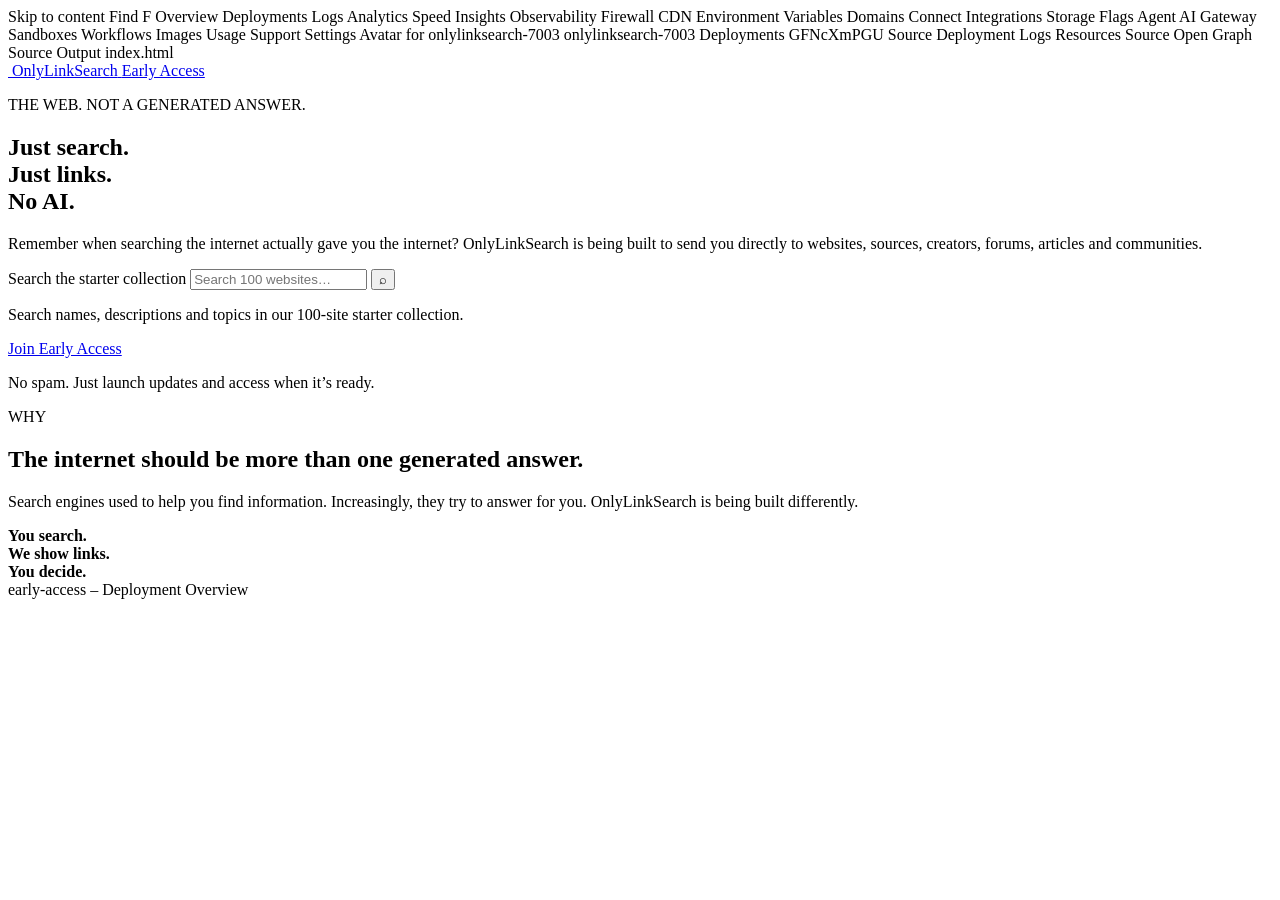
==== index.html @ 85988385 "Update index.html" ====
Skip to content

Find
F

Overview
Deployments
Logs
Analytics
Speed Insights
Observability
Firewall
CDN
Environment Variables
Domains
Connect
Integrations
Storage
Flags
Agent
AI Gateway
Sandboxes
Workflows
Images
Usage
Support
Settings

Avatar for onlylinksearch-7003
onlylinksearch-7003


Deployments
GFNcXmPGU
Source
Deployment
Logs
Resources
Source
Open Graph
Source
Output
index.html

<!doctype html>
<html lang="en">
<head>
  <meta charset="utf-8">
  <meta name="viewport" content="width=device-width, initial-scale=1">
  <title>OnlyLinkSearch — Just search. Just links. No AI.</title>
  <meta name="description" content="OnlyLinkSearch is a search engine built to send you to the source. No AI-generated answers. No chatbot. Just links.">
  <meta property="og:title" content="OnlyLinkSearch">
  <meta property="og:description" content="Just search. Just links. No AI.">
  <meta property="og:type" content="website">
  <meta name="theme-color" content="#ffffff">
  <link rel="icon" href="favicon.svg" type="image/svg+xml">
  <link rel="stylesheet" href="styles.css">
</head>
<body>
  <header class="site-header">
    <a class="brand" href="/" aria-label="OnlyLinkSearch home">
      <img src="logo.svg" alt="" class="brand-mark">
      <span>OnlyLinkSearch</span>
    </a>
    <a class="small-link" href="#early-access">Early Access</a>
  </header>

  <main>
    <section class="hero">
      <div class="hero-inner">
        <p class="eyebrow">THE WEB. NOT A GENERATED ANSWER.</p>
        <h1>Just search.<br>Just links.<br><span>No AI.</span></h1>
        <p class="hero-copy">
          Remember when searching the internet actually gave you the internet?
          OnlyLinkSearch is being built to send you directly to websites, sources,
          creators, forums, articles and communities.
        </p>

        <form class="search-demo" id="site-search" role="search">
          <label for="site-query" class="sr-only">Search the starter collection</label>
          <input id="site-query" name="q" type="search" placeholder="Search 100 websites…" maxlength="200" required>
          <button type="submit" aria-label="Search">⌕</button>
        </form>
        <p class="microcopy">Search names, descriptions and topics in our 100-site starter collection.</p>
        <noscript><p>Enable JavaScript to search this collection.</p></noscript>
        <div id="search-output" hidden>
          <p id="search-status" role="status" aria-live="polite"></p>
          <ul id="search-results" aria-label="Website search results"></ul>
          <button id="more-results" class="primary-button" type="button" hidden>Show more</button>
        </div>

        <a class="primary-button" href="#early-access">Join Early Access</a>
        <p class="microcopy">No spam. Just launch updates and access when it’s ready.</p>
      </div>
    </section>

    <section class="statement section">
      <div class="section-inner narrow">
        <p class="section-kicker">WHY</p>
        <h2>The internet should be more than one generated answer.</h2>
        <p>
          Search engines used to help you find information. Increasingly, they try to
          answer for you. OnlyLinkSearch is being built differently.
        </p>
        <div class="three-beats">
          <div><strong>You search.</strong></div>
          <div><strong>We show links.</strong></div>
          <div><strong>You decide.</strong></div>
        </div>
      </div>
    </section>
early-access – Deployment Overview
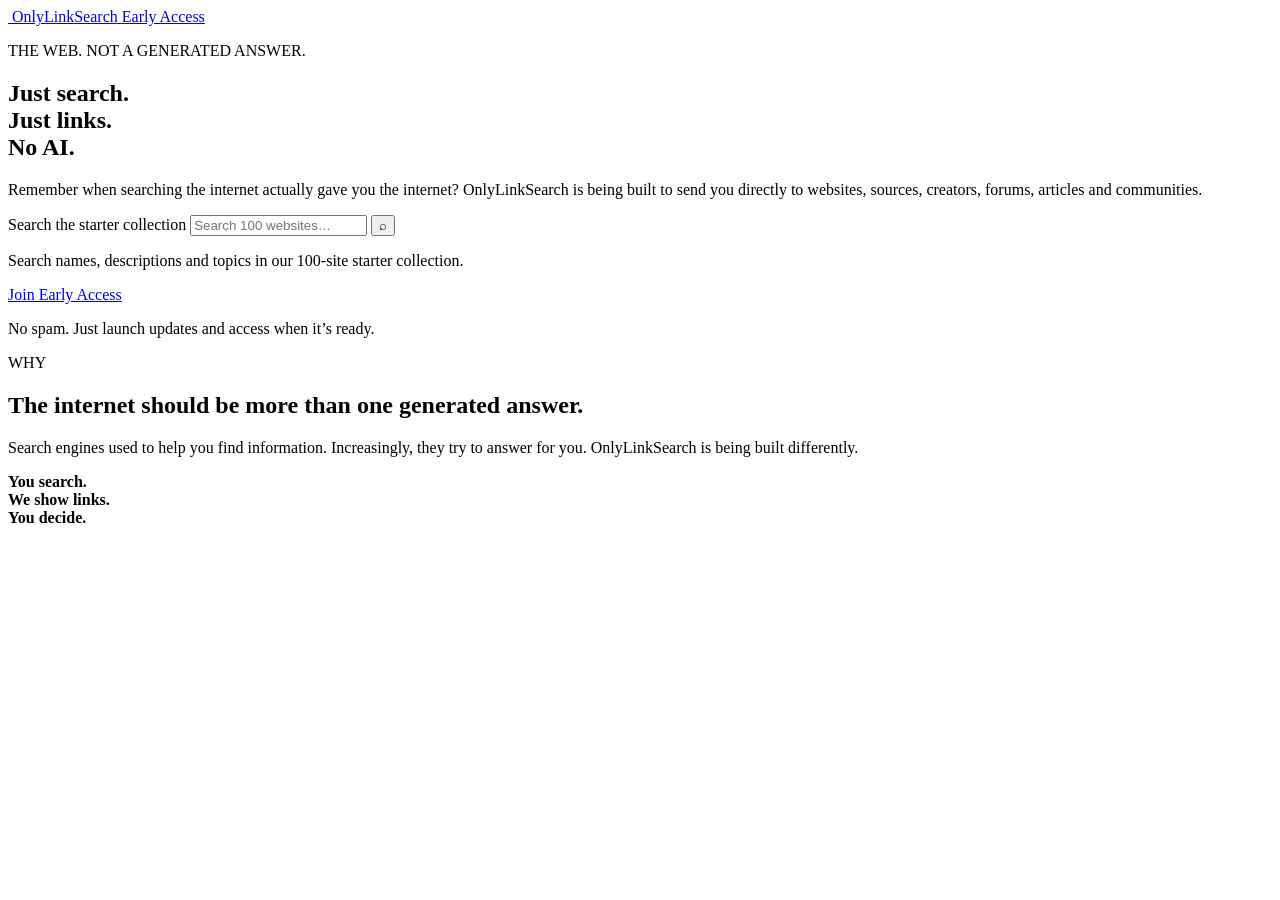
==== commit 8a2fcb57: "Remove unused content and update section structure" ====
--- a/index.html
+++ b/index.html
@@ -1,47 +1,3 @@
-Skip to content
-
-Find
-F
-
-Overview
-Deployments
-Logs
-Analytics
-Speed Insights
-Observability
-Firewall
-CDN
-Environment Variables
-Domains
-Connect
-Integrations
-Storage
-Flags
-Agent
-AI Gateway
-Sandboxes
-Workflows
-Images
-Usage
-Support
-Settings
-
-Avatar for onlylinksearch-7003
-onlylinksearch-7003
-
-
-Deployments
-GFNcXmPGU
-Source
-Deployment
-Logs
-Resources
-Source
-Open Graph
-Source
-Output
-index.html
-
 <!doctype html>
 <html lang="en">
 <head>
@@ -109,5 +65,3 @@
         </div>
       </div>
     </section>
-early-access – Deployment Overview
-
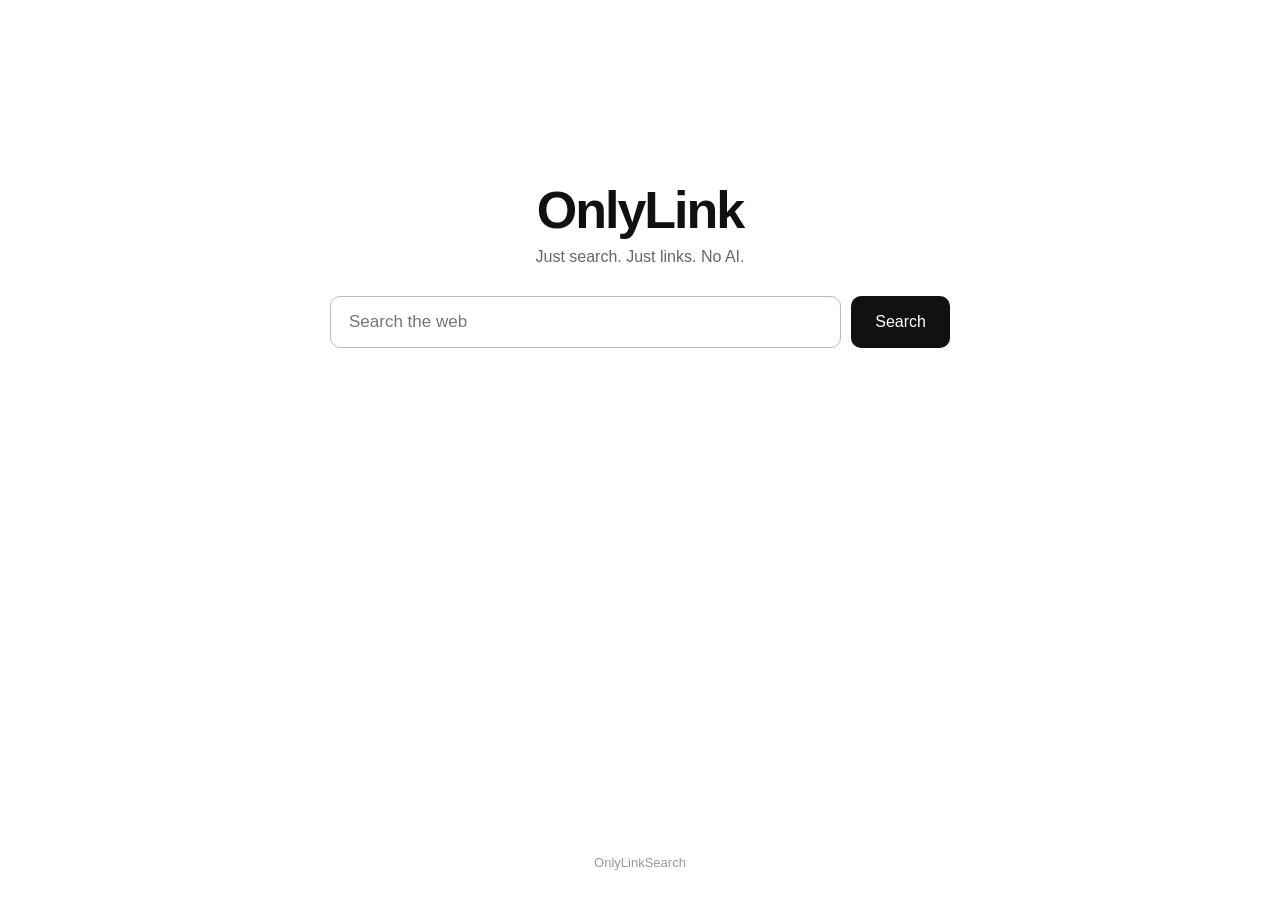
==== commit 6e78001a: "Restore centered OnlyLink design and keep Brave search pagination" ====
--- a/index.html
+++ b/index.html
@@ -1,67 +1,106 @@
-<!doctype html>
+<!DOCTYPE html>
 <html lang="en">
 <head>
-  <meta charset="utf-8">
-  <meta name="viewport" content="width=device-width, initial-scale=1">
-  <title>OnlyLinkSearch — Just search. Just links. No AI.</title>
-  <meta name="description" content="OnlyLinkSearch is a search engine built to send you to the source. No AI-generated answers. No chatbot. Just links.">
-  <meta property="og:title" content="OnlyLinkSearch">
-  <meta property="og:description" content="Just search. Just links. No AI.">
-  <meta property="og:type" content="website">
-  <meta name="theme-color" content="#ffffff">
-  <link rel="icon" href="favicon.svg" type="image/svg+xml">
-  <link rel="stylesheet" href="styles.css">
+  <meta charset="UTF-8">
+  <meta name="viewport" content="width=device-width, initial-scale=1.0">
+  <title>OnlyLinkSearch</title>
+  <style>
+    * { box-sizing: border-box; }
+    body { margin: 0; font-family: Arial, Helvetica, sans-serif; background: #ffffff; color: #111111; }
+    .home { min-height: 100vh; display: flex; flex-direction: column; align-items: center; padding-top: 20vh; }
+    h1 { font-size: 52px; margin: 0 0 8px; letter-spacing: -2px; }
+    .tagline { color: #666; margin-bottom: 30px; font-size: 16px; }
+    .search-box { width: min(620px, 90%); display: flex; gap: 10px; }
+    input { flex: 1; height: 52px; border: 1px solid #bbb; border-radius: 10px; padding: 0 18px; font-size: 17px; outline: none; }
+    input:focus { border-color: #333; }
+    button { height: 52px; padding: 0 24px; border: 0; border-radius: 10px; background: #111; color: white; font-size: 16px; cursor: pointer; }
+    .message { width: min(620px, 90%); margin-top: 25px; color: #666; line-height: 1.5; }
+    .footer { margin-top: auto; padding: 30px; color: #999; font-size: 13px; }
+  </style>
 </head>
 <body>
-  <header class="site-header">
-    <a class="brand" href="/" aria-label="OnlyLinkSearch home">
-      <img src="logo.svg" alt="" class="brand-mark">
-      <span>OnlyLinkSearch</span>
-    </a>
-    <a class="small-link" href="#early-access">Early Access</a>
-  </header>
+  <main class="home">
+    <h1>OnlyLink</h1>
+    <div class="tagline">Just search. Just links. No AI.</div>
+    <form class="search-box" id="searchForm">
+      <input id="searchInput" type="search" placeholder="Search the web" autocomplete="off" required>
+      <button type="submit">Search</button>
+    </form>
+    <div class="message" id="message">
+      <div id="search-output" hidden>
+        <p id="search-status" role="status" aria-live="polite"></p>
+        <div id="search-results" aria-label="Website search results"></div>
+        <button id="more-results" type="button" hidden>Show more</button>
+      </div>
+    </div>
+    <div class="footer">OnlyLinkSearch</div>
+  </main>
 
-  <main>
-    <section class="hero">
-      <div class="hero-inner">
-        <p class="eyebrow">THE WEB. NOT A GENERATED ANSWER.</p>
-        <h1>Just search.<br>Just links.<br><span>No AI.</span></h1>
-        <p class="hero-copy">
-          Remember when searching the internet actually gave you the internet?
-          OnlyLinkSearch is being built to send you directly to websites, sources,
-          creators, forums, articles and communities.
-        </p>
-
-        <form class="search-demo" id="site-search" role="search">
-          <label for="site-query" class="sr-only">Search the starter collection</label>
-          <input id="site-query" name="q" type="search" placeholder="Search 100 websites…" maxlength="200" required>
-          <button type="submit" aria-label="Search">⌕</button>
-        </form>
-        <p class="microcopy">Search names, descriptions and topics in our 100-site starter collection.</p>
-        <noscript><p>Enable JavaScript to search this collection.</p></noscript>
-        <div id="search-output" hidden>
-          <p id="search-status" role="status" aria-live="polite"></p>
-          <ul id="search-results" aria-label="Website search results"></ul>
-          <button id="more-results" class="primary-button" type="button" hidden>Show more</button>
-        </div>
-
-        <a class="primary-button" href="#early-access">Join Early Access</a>
-        <p class="microcopy">No spam. Just launch updates and access when it’s ready.</p>
-      </div>
-    </section>
-
-    <section class="statement section">
-      <div class="section-inner narrow">
-        <p class="section-kicker">WHY</p>
-        <h2>The internet should be more than one generated answer.</h2>
-        <p>
-          Search engines used to help you find information. Increasingly, they try to
-          answer for you. OnlyLinkSearch is being built differently.
-        </p>
-        <div class="three-beats">
-          <div><strong>You search.</strong></div>
-          <div><strong>We show links.</strong></div>
-          <div><strong>You decide.</strong></div>
-        </div>
-      </div>
-    </section>
+  <script>
+    (() => {
+      const form = document.getElementById('searchForm');
+      const input = document.getElementById('searchInput');
+      const output = document.getElementById('search-output');
+      const status = document.getElementById('search-status');
+      const results = document.getElementById('search-results');
+      const more = document.getElementById('more-results');
+      let query = '', nextPage = 0, controller, busy = false;
+      const seen = new Set();
+      async function search(reset) {
+        if (!reset && busy) return;
+        if (reset) {
+          const value = input.value.trim();
+          if (!value) return;
+          controller?.abort();
+          query = value;
+          nextPage = 0;
+          seen.clear();
+          results.replaceChildren();
+          more.hidden = true;
+        }
+        const request = new AbortController();
+        controller = request;
+        busy = true;
+        more.disabled = true;
+        output.hidden = false;
+        status.textContent = 'Searching…';
+        try {
+          const response = await fetch('/api/search?' + new URLSearchParams({ q: query, page: nextPage }), { signal: request.signal });
+          const data = await response.json();
+          if (!response.ok || !Array.isArray(data.results)) throw new Error('Search failed');
+          for (const item of data.results) {
+            let url;
+            try { url = new URL(item.url); } catch { continue; }
+            if (!['https:', 'http:'].includes(url.protocol) || seen.has(url.href)) continue;
+            seen.add(url.href);
+            const row = document.createElement('div');
+            const link = document.createElement('a');
+            link.href = url.href;
+            link.textContent = item.title || url.hostname;
+            row.style.marginBottom = '24px';
+            link.target = '_blank';
+            link.rel = 'noopener noreferrer';
+            row.append(link);
+            if (item.description) {
+              const description = document.createElement('p');
+              description.textContent = item.description;
+              row.append(description);
+            }
+            results.append(row);
+          }
+          nextPage += 1;
+          more.hidden = !data.moreResultsAvailable || nextPage > 9;
+          status.textContent = seen.size ? seen.size + ' results for “' + query + '”.' : 'No results found.';
+        } catch (error) {
+          if (request.signal.aborted) return;
+          status.textContent = 'Search is unavailable right now. Please try again.';
+        } finally {
+          if (controller === request) { busy = false; more.disabled = false; }
+        }
+      }
+      form.addEventListener('submit', event => { event.preventDefault(); search(true); });
+      more.addEventListener('click', () => search(false));
+    })();
+  </script>
+</body>
+</html>
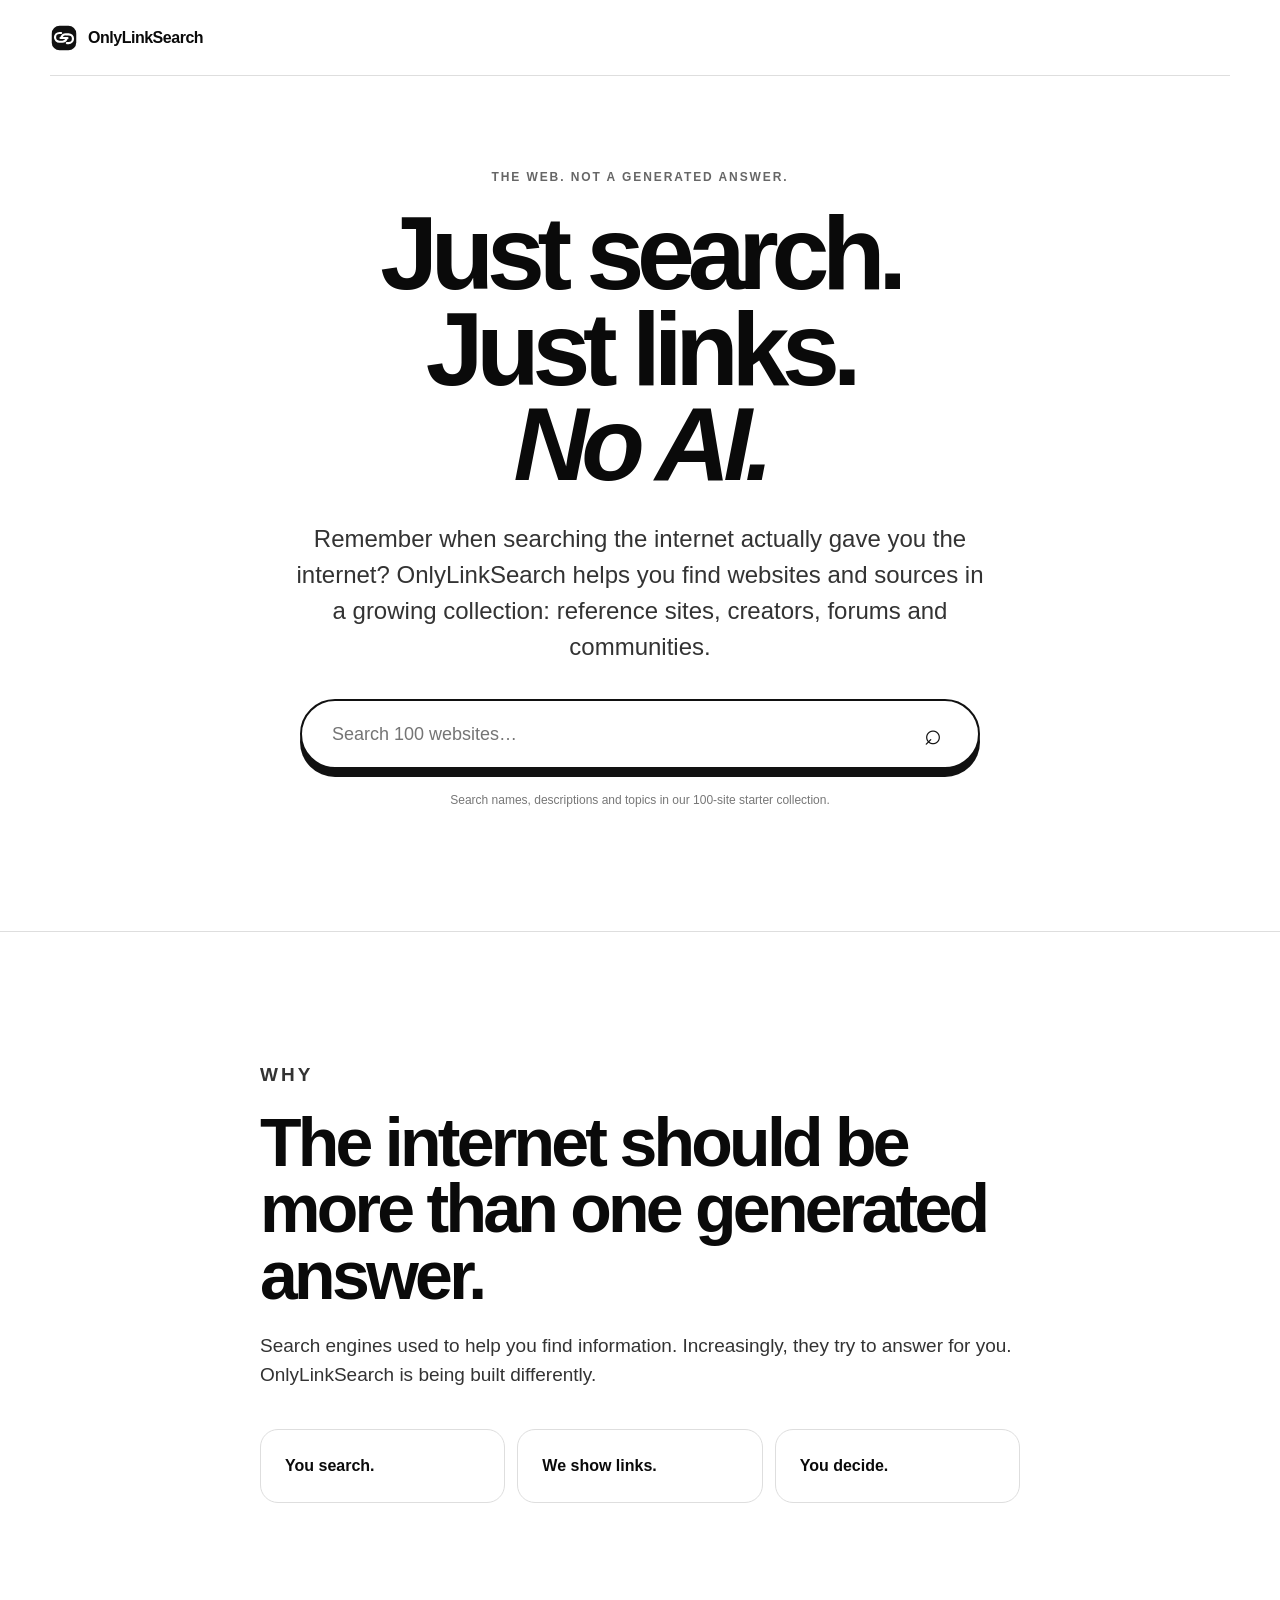
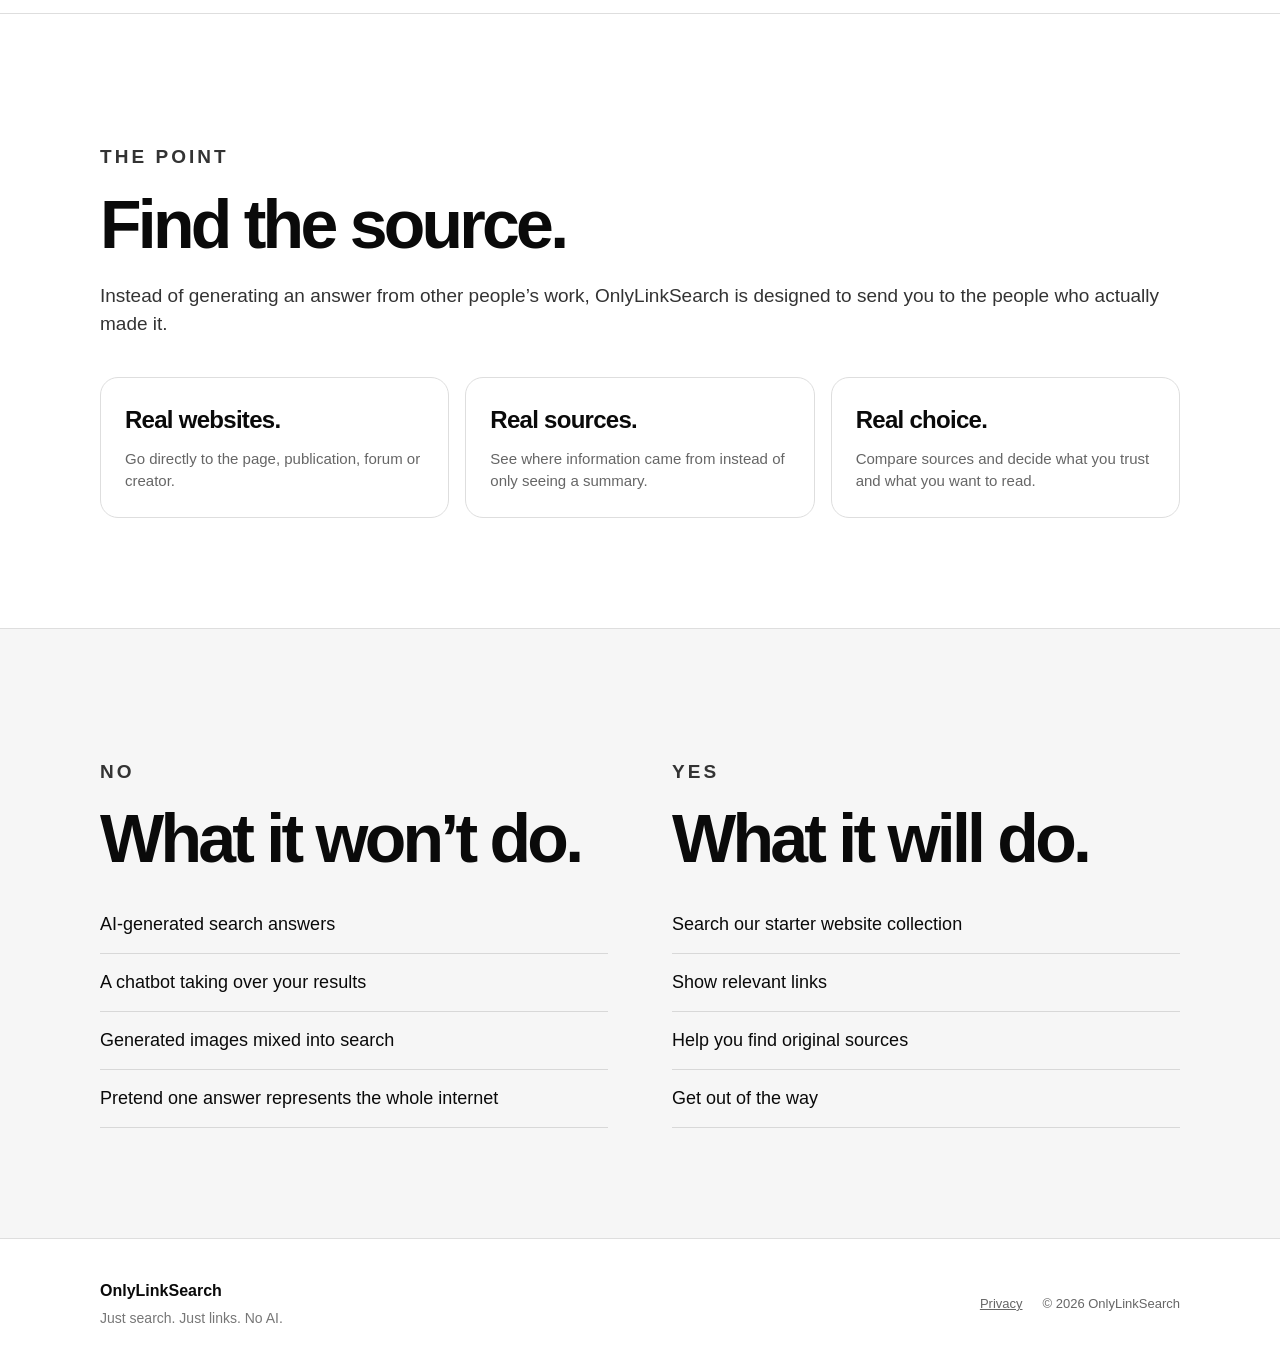
==== commit 6deb1f40: "Restore original large-font site and connect full Brave web search" ====
--- a/index.html
+++ b/index.html
@@ -1,106 +1,132 @@
-<!DOCTYPE html>
+<!doctype html>
 <html lang="en">
 <head>
-  <meta charset="UTF-8">
-  <meta name="viewport" content="width=device-width, initial-scale=1.0">
-  <title>OnlyLinkSearch</title>
-  <style>
-    * { box-sizing: border-box; }
-    body { margin: 0; font-family: Arial, Helvetica, sans-serif; background: #ffffff; color: #111111; }
-    .home { min-height: 100vh; display: flex; flex-direction: column; align-items: center; padding-top: 20vh; }
-    h1 { font-size: 52px; margin: 0 0 8px; letter-spacing: -2px; }
-    .tagline { color: #666; margin-bottom: 30px; font-size: 16px; }
-    .search-box { width: min(620px, 90%); display: flex; gap: 10px; }
-    input { flex: 1; height: 52px; border: 1px solid #bbb; border-radius: 10px; padding: 0 18px; font-size: 17px; outline: none; }
-    input:focus { border-color: #333; }
-    button { height: 52px; padding: 0 24px; border: 0; border-radius: 10px; background: #111; color: white; font-size: 16px; cursor: pointer; }
-    .message { width: min(620px, 90%); margin-top: 25px; color: #666; line-height: 1.5; }
-    .footer { margin-top: auto; padding: 30px; color: #999; font-size: 13px; }
-  </style>
+  <meta charset="utf-8">
+  <meta name="viewport" content="width=device-width, initial-scale=1">
+  <title>OnlyLinkSearch — Just search. Just links. No AI.</title>
+  <meta name="description" content="OnlyLinkSearch is a search engine built to send you to the source. No AI-generated answers. No chatbot. Just links.">
+  <meta property="og:title" content="OnlyLinkSearch">
+  <meta property="og:description" content="Just search. Just links. No AI.">
+  <meta property="og:type" content="website">
+  <meta name="theme-color" content="#ffffff">
+  <link rel="icon" href="favicon.svg" type="image/svg+xml">
+  <link rel="stylesheet" href="styles.css">
 </head>
 <body>
-  <main class="home">
-    <h1>OnlyLink</h1>
-    <div class="tagline">Just search. Just links. No AI.</div>
-    <form class="search-box" id="searchForm">
-      <input id="searchInput" type="search" placeholder="Search the web" autocomplete="off" required>
-      <button type="submit">Search</button>
-    </form>
-    <div class="message" id="message">
-      <div id="search-output" hidden>
-        <p id="search-status" role="status" aria-live="polite"></p>
-        <div id="search-results" aria-label="Website search results"></div>
-        <button id="more-results" type="button" hidden>Show more</button>
+  <header class="site-header">
+    <a class="brand" href="/" aria-label="OnlyLinkSearch home">
+      <img src="logo.svg" alt="" class="brand-mark">
+      <span>OnlyLinkSearch</span>
+    </a>
+  </header>
+
+  <main>
+    <section class="hero">
+      <div class="hero-inner">
+        <p class="eyebrow">THE WEB. NOT A GENERATED ANSWER.</p>
+        <h1>Just search.<br>Just links.<br><span>No AI.</span></h1>
+        <p class="hero-copy">
+          Remember when searching the internet actually gave you the internet?
+          OnlyLinkSearch helps you find websites and sources in a growing collection:
+          reference sites, creators, forums and communities.
+        </p>
+
+        <form class="search-demo" id="site-search" role="search">
+          <label for="site-query" class="sr-only">Search the starter collection</label>
+          <input id="site-query" name="q" type="search" placeholder="Search 100 websites…" maxlength="200" required>
+          <button type="submit" aria-label="Search">⌕</button>
+        </form>
+        <p class="microcopy">Search names, descriptions and topics in our 100-site starter collection.</p>
+        <noscript><p>Enable JavaScript to search this collection.</p></noscript>
+        <div id="search-output" hidden>
+          <p id="search-status" role="status" aria-live="polite"></p>
+          <ul id="search-results" aria-label="Website search results"></ul>
+          <button id="more-results" class="primary-button" type="button" hidden>Show more</button>
+        </div>
+      </div>
+    </section>
+
+    <section class="statement section">
+      <div class="section-inner narrow">
+        <p class="section-kicker">WHY</p>
+        <h2>The internet should be more than one generated answer.</h2>
+        <p>
+          Search engines used to help you find information. Increasingly, they try to
+          answer for you. OnlyLinkSearch is being built differently.
+        </p>
+        <div class="three-beats">
+          <div><strong>You search.</strong></div>
+          <div><strong>We show links.</strong></div>
+          <div><strong>You decide.</strong></div>
+        </div>
+      </div>
+    </section>
+
+    <section class="source section">
+      <div class="section-inner">
+        <p class="section-kicker">THE POINT</p>
+        <h2>Find the source.</h2>
+        <p class="lead">
+          Instead of generating an answer from other people’s work, OnlyLinkSearch
+          is designed to send you to the people who actually made it.
+        </p>
+        <div class="cards">
+          <article class="card">
+            <h3>Real websites.</h3>
+            <p>Go directly to the page, publication, forum or creator.</p>
+          </article>
+          <article class="card">
+            <h3>Real sources.</h3>
+            <p>See where information came from instead of only seeing a summary.</p>
+          </article>
+          <article class="card">
+            <h3>Real choice.</h3>
+            <p>Compare sources and decide what you trust and what you want to read.</p>
+          </article>
+        </div>
+      </div>
+    </section>
+
+    <section class="split section">
+      <div class="section-inner split-grid">
+        <div>
+          <p class="section-kicker">NO</p>
+          <h2>What it won’t do.</h2>
+          <ul class="plain-list">
+            <li>AI-generated search answers</li>
+            <li>A chatbot taking over your results</li>
+            <li>Generated images mixed into search</li>
+            <li>Pretend one answer represents the whole internet</li>
+          </ul>
+        </div>
+        <div>
+          <p class="section-kicker">YES</p>
+          <h2>What it will do.</h2>
+          <ul class="plain-list">
+            <li>Search our starter website collection</li>
+            <li>Show relevant links</li>
+            <li>Help you find original sources</li>
+            <li>Get out of the way</li>
+          </ul>
+        </div>
+      </div>
+    </section>
+  </main>
+
+  <footer>
+    <div class="footer-inner">
+      <div>
+        <strong>OnlyLinkSearch</strong>
+        <p>Just search. Just links. No AI.</p>
+      </div>
+      <div class="footer-links">
+        <a href="/privacy.html">Privacy</a>
+        <span>© 2026 OnlyLinkSearch</span>
       </div>
     </div>
-    <div class="footer">OnlyLinkSearch</div>
-  </main>
-
-  <script>
-    (() => {
-      const form = document.getElementById('searchForm');
-      const input = document.getElementById('searchInput');
-      const output = document.getElementById('search-output');
-      const status = document.getElementById('search-status');
-      const results = document.getElementById('search-results');
-      const more = document.getElementById('more-results');
-      let query = '', nextPage = 0, controller, busy = false;
-      const seen = new Set();
-      async function search(reset) {
-        if (!reset && busy) return;
-        if (reset) {
-          const value = input.value.trim();
-          if (!value) return;
-          controller?.abort();
-          query = value;
-          nextPage = 0;
-          seen.clear();
-          results.replaceChildren();
-          more.hidden = true;
-        }
-        const request = new AbortController();
-        controller = request;
-        busy = true;
-        more.disabled = true;
-        output.hidden = false;
-        status.textContent = 'Searching…';
-        try {
-          const response = await fetch('/api/search?' + new URLSearchParams({ q: query, page: nextPage }), { signal: request.signal });
-          const data = await response.json();
-          if (!response.ok || !Array.isArray(data.results)) throw new Error('Search failed');
-          for (const item of data.results) {
-            let url;
-            try { url = new URL(item.url); } catch { continue; }
-            if (!['https:', 'http:'].includes(url.protocol) || seen.has(url.href)) continue;
-            seen.add(url.href);
-            const row = document.createElement('div');
-            const link = document.createElement('a');
-            link.href = url.href;
-            link.textContent = item.title || url.hostname;
-            row.style.marginBottom = '24px';
-            link.target = '_blank';
-            link.rel = 'noopener noreferrer';
-            row.append(link);
-            if (item.description) {
-              const description = document.createElement('p');
-              description.textContent = item.description;
-              row.append(description);
-            }
-            results.append(row);
-          }
-          nextPage += 1;
-          more.hidden = !data.moreResultsAvailable || nextPage > 9;
-          status.textContent = seen.size ? seen.size + ' results for “' + query + '”.' : 'No results found.';
-        } catch (error) {
-          if (request.signal.aborted) return;
-          status.textContent = 'Search is unavailable right now. Please try again.';
-        } finally {
-          if (controller === request) { busy = false; more.disabled = false; }
-        }
-      }
-      form.addEventListener('submit', event => { event.preventDefault(); search(true); });
-      more.addEventListener('click', () => search(false));
-    })();
-  </script>
+  </footer>
+
+  <script src="sites.js" defer></script>
+  <script src="search.js" defer></script>
 </body>
 </html>
--- a/styles.css
+++ b/styles.css
@@ -0,0 +1,193 @@
+*{box-sizing:border-box}
+:root{
+  --bg:#fff;
+  --text:#0a0a0a;
+  --muted:#666;
+  --line:#dedede;
+  --soft:#f6f6f6;
+  --accent:#111;
+}
+html{scroll-behavior:smooth}
+body{
+  margin:0;
+  font-family:Inter,ui-sans-serif,-apple-system,BlinkMacSystemFont,"Segoe UI",sans-serif;
+  background:var(--bg);
+  color:var(--text);
+  line-height:1.5;
+}
+a{color:inherit}
+.site-header{
+  width:min(1180px,calc(100% - 32px));
+  margin:auto;
+  height:76px;
+  display:flex;
+  align-items:center;
+  justify-content:space-between;
+  border-bottom:1px solid var(--line);
+}
+.brand{
+  text-decoration:none;
+  display:flex;
+  align-items:center;
+  gap:10px;
+  font-weight:800;
+  letter-spacing:-.03em;
+}
+.brand-mark{width:28px;height:28px}
+.small-link{
+  text-decoration:none;
+  font-weight:700;
+  font-size:14px;
+}
+.hero{
+  min-height:720px;
+  display:grid;
+  place-items:center;
+  padding:80px 20px 110px;
+}
+.hero-inner{width:min(820px,100%);text-align:center}
+.eyebrow,.section-kicker{
+  font-size:12px;
+  font-weight:900;
+  letter-spacing:.16em;
+  color:var(--muted);
+}
+h1{
+  font-size:clamp(54px,9vw,104px);
+  line-height:.92;
+  letter-spacing:-.07em;
+  margin:20px 0 28px;
+}
+h1 span{font-style:italic}
+.hero-copy{
+  max-width:690px;
+  margin:0 auto 34px;
+  font-size:clamp(18px,2.5vw,24px);
+  color:#333;
+}
+.search-demo{
+  max-width:680px;
+  margin:30px auto 22px;
+  height:70px;
+  border:2px solid #111;
+  border-radius:999px;
+  display:flex;
+  align-items:center;
+  justify-content:space-between;
+  padding:0 24px 0 28px;
+  box-shadow:0 8px 0 #111;
+  background:white;
+  text-align:left;
+}
+.search-placeholder{color:#777;font-size:18px}
+.search-icon{font-size:30px;line-height:1}
+.primary-button,.signup-form button{
+  display:inline-flex;
+  border:0;
+  background:#111;
+  color:white;
+  text-decoration:none;
+  font-weight:800;
+  padding:16px 24px;
+  border-radius:999px;
+  cursor:pointer;
+  font-size:16px;
+}
+.microcopy{font-size:12px;color:#777;margin-top:12px}
+.section{padding:110px 20px;border-top:1px solid var(--line)}
+.section-inner{width:min(1080px,100%);margin:auto}
+.narrow{width:min(760px,100%)}
+h2{
+  font-size:clamp(38px,6vw,68px);
+  line-height:.98;
+  letter-spacing:-.055em;
+  margin:12px 0 24px;
+}
+.lead,.section p{font-size:19px;color:#333}
+.three-beats{
+  display:grid;
+  grid-template-columns:repeat(3,1fr);
+  gap:12px;
+  margin-top:40px;
+}
+.three-beats div,.card{
+  border:1px solid var(--line);
+  border-radius:18px;
+  padding:24px;
+  background:white;
+}
+.cards{display:grid;grid-template-columns:repeat(3,1fr);gap:16px;margin-top:38px}
+.card h3{font-size:24px;margin:0 0 10px;letter-spacing:-.03em}
+.card p{font-size:15px;margin:0;color:#666}
+.split{background:var(--soft)}
+.split-grid{display:grid;grid-template-columns:1fr 1fr;gap:64px}
+.plain-list{padding:0;margin:24px 0 0;list-style:none}
+.plain-list li{
+  padding:15px 0;
+  border-bottom:1px solid #d8d8d8;
+  font-size:18px;
+}
+.signup{text-align:center}
+.signup-form{
+  margin:36px auto 0;
+  text-align:left;
+  max-width:620px;
+  display:grid;
+  gap:18px;
+}
+.signup-form label span{
+  display:block;
+  font-size:13px;
+  font-weight:800;
+  margin-bottom:7px;
+}
+.signup-form em{font-weight:500;color:#777}
+.signup-form input,.signup-form textarea{
+  width:100%;
+  border:1px solid #bbb;
+  border-radius:12px;
+  padding:14px 15px;
+  font:inherit;
+  background:#fff;
+}
+.signup-form input:focus,.signup-form textarea:focus{
+  outline:2px solid #111;
+  outline-offset:2px;
+}
+.signup-form button{justify-content:center;width:100%}
+footer{padding:40px 20px;border-top:1px solid var(--line)}
+.footer-inner{
+  width:min(1080px,100%);
+  margin:auto;
+  display:flex;
+  justify-content:space-between;
+  gap:20px;
+}
+.footer-inner p{margin:5px 0 0;color:#777;font-size:14px}
+.footer-links{display:flex;gap:20px;align-items:center;color:#666;font-size:13px}
+@media (max-width:760px){
+  .site-header{height:66px}
+  .hero{min-height:auto;padding:76px 20px 88px}
+  .search-demo{height:60px;box-shadow:0 6px 0 #111}
+  .three-beats,.cards,.split-grid{grid-template-columns:1fr}
+  .split-grid{gap:54px}
+  .section{padding:78px 20px}
+  .footer-inner{flex-direction:column}
+  .footer-links{align-items:flex-start;flex-direction:column;gap:8px}
+}
+/* Starter collection search */
+.sr-only{position:absolute;width:1px;height:1px;padding:0;margin:-1px;overflow:hidden;clip:rect(0,0,0,0);white-space:nowrap;border:0}
+.search-demo input{flex:1;min-width:0;border:0;background:transparent;font:inherit;font-size:18px;outline:none}
+.search-demo:focus-within{outline:2px solid #111;outline-offset:5px}
+.search-demo button{border:0;background:transparent;color:#111;font-size:30px;cursor:pointer;padding:8px 12px}
+#search-output{text-align:left;max-width:680px;margin:30px auto}
+#search-status{font-size:14px;color:#666}
+#search-results{list-style:none;padding:0;margin:20px 0}
+#search-results li{padding:18px 0;border-bottom:1px solid var(--line)}
+#search-results a{font-size:21px;font-weight:700;text-decoration:none}
+#search-results a:hover{text-decoration:underline}
+#search-results small{display:block;color:#666;overflow-wrap:anywhere;margin:4px 0}
+#search-results p{font-size:15px;margin:6px 0}
+#more-results{font-size:14px;padding:12px 18px}
+button:focus-visible,a:focus-visible{outline:2px solid #111;outline-offset:4px}
+@media(max-width:480px){.search-demo{padding:0 12px 0 18px}.search-demo input{font-size:16px}}
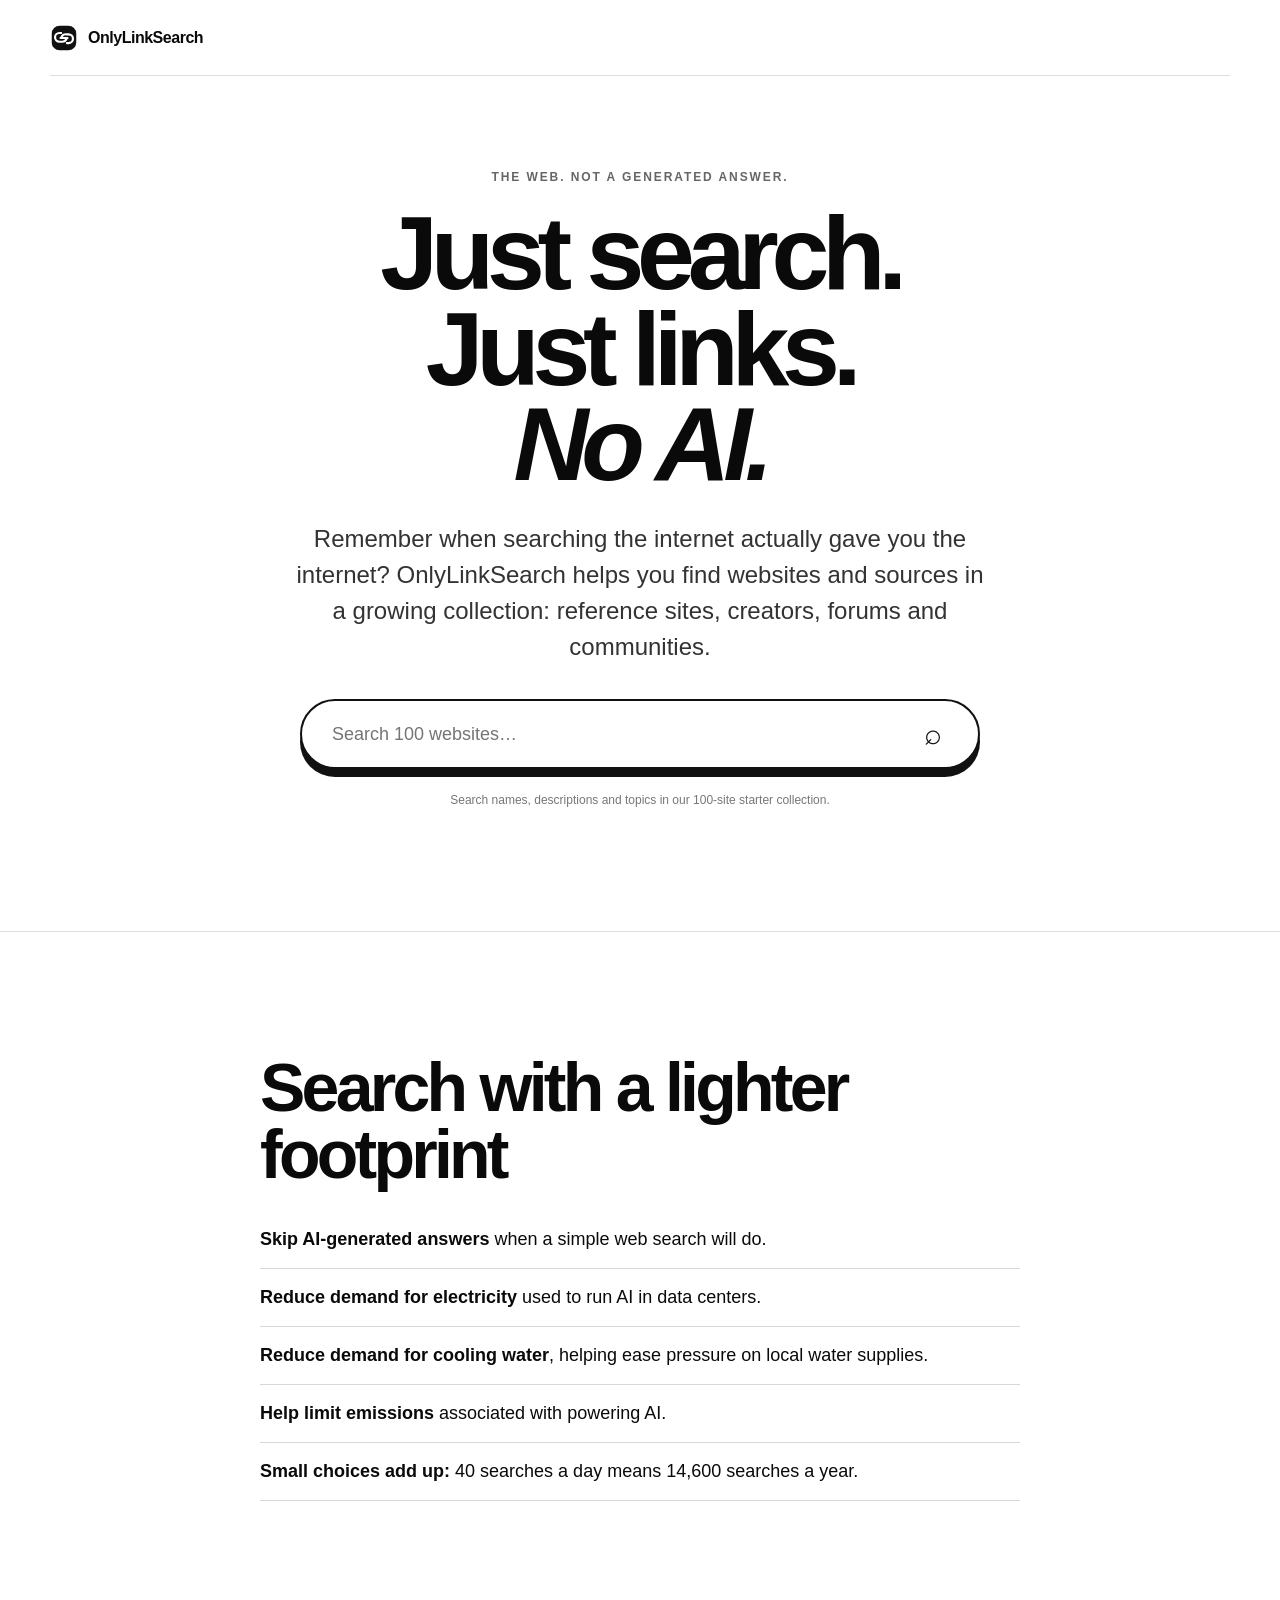
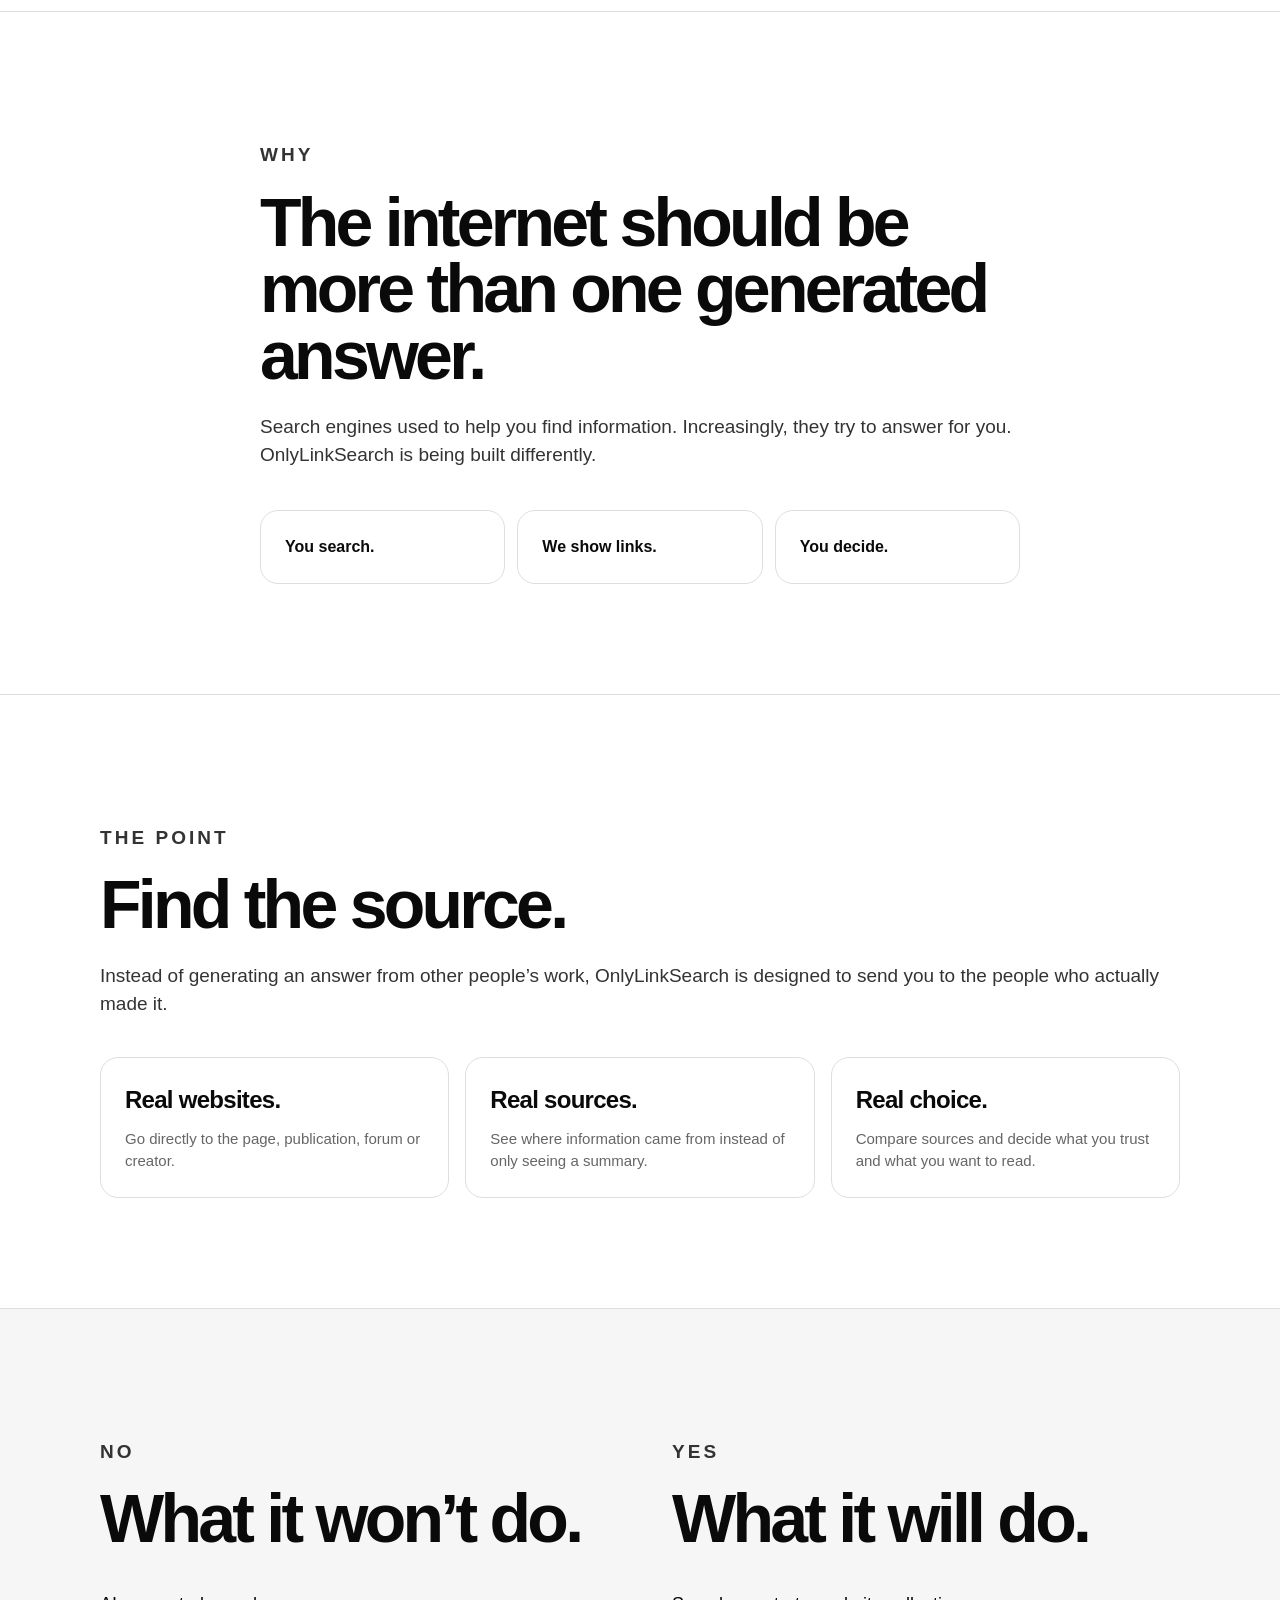
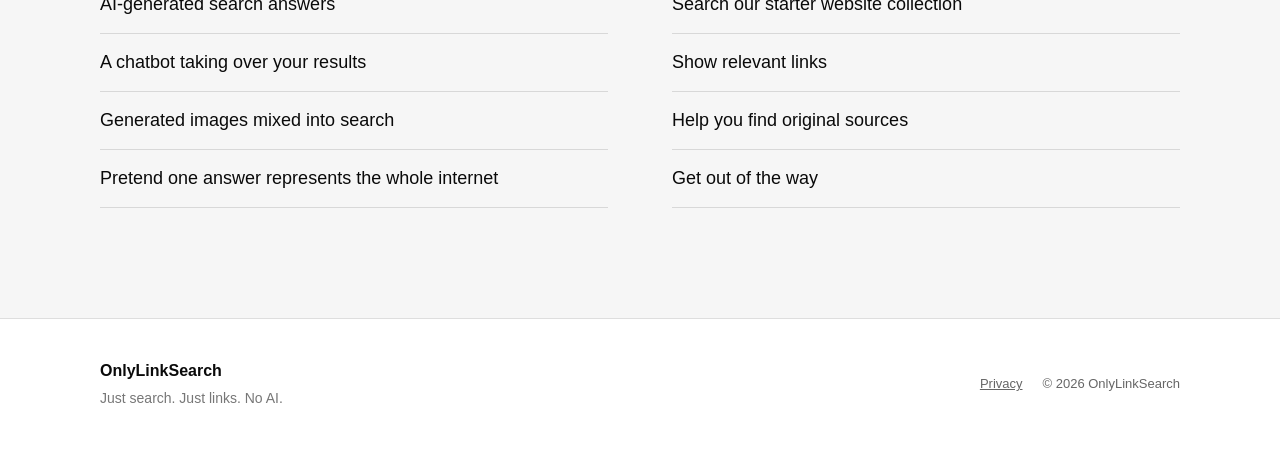
==== commit 3271b7a4: "Add lighter footprint benefits below the search section" ====
--- a/index.html
+++ b/index.html
@@ -1,132 +1,145 @@
-<!doctype html>
-<html lang="en">
-<head>
-  <meta charset="utf-8">
-  <meta name="viewport" content="width=device-width, initial-scale=1">
-  <title>OnlyLinkSearch — Just search. Just links. No AI.</title>
-  <meta name="description" content="OnlyLinkSearch is a search engine built to send you to the source. No AI-generated answers. No chatbot. Just links.">
-  <meta property="og:title" content="OnlyLinkSearch">
-  <meta property="og:description" content="Just search. Just links. No AI.">
-  <meta property="og:type" content="website">
-  <meta name="theme-color" content="#ffffff">
-  <link rel="icon" href="favicon.svg" type="image/svg+xml">
-  <link rel="stylesheet" href="styles.css">
-</head>
-<body>
-  <header class="site-header">
-    <a class="brand" href="/" aria-label="OnlyLinkSearch home">
-      <img src="logo.svg" alt="" class="brand-mark">
-      <span>OnlyLinkSearch</span>
-    </a>
-  </header>
-
-  <main>
-    <section class="hero">
-      <div class="hero-inner">
-        <p class="eyebrow">THE WEB. NOT A GENERATED ANSWER.</p>
-        <h1>Just search.<br>Just links.<br><span>No AI.</span></h1>
-        <p class="hero-copy">
-          Remember when searching the internet actually gave you the internet?
-          OnlyLinkSearch helps you find websites and sources in a growing collection:
-          reference sites, creators, forums and communities.
-        </p>
-
-        <form class="search-demo" id="site-search" role="search">
-          <label for="site-query" class="sr-only">Search the starter collection</label>
-          <input id="site-query" name="q" type="search" placeholder="Search 100 websites…" maxlength="200" required>
-          <button type="submit" aria-label="Search">⌕</button>
-        </form>
-        <p class="microcopy">Search names, descriptions and topics in our 100-site starter collection.</p>
-        <noscript><p>Enable JavaScript to search this collection.</p></noscript>
-        <div id="search-output" hidden>
-          <p id="search-status" role="status" aria-live="polite"></p>
-          <ul id="search-results" aria-label="Website search results"></ul>
-          <button id="more-results" class="primary-button" type="button" hidden>Show more</button>
-        </div>
-      </div>
-    </section>
-
-    <section class="statement section">
-      <div class="section-inner narrow">
-        <p class="section-kicker">WHY</p>
-        <h2>The internet should be more than one generated answer.</h2>
-        <p>
-          Search engines used to help you find information. Increasingly, they try to
-          answer for you. OnlyLinkSearch is being built differently.
-        </p>
-        <div class="three-beats">
-          <div><strong>You search.</strong></div>
-          <div><strong>We show links.</strong></div>
-          <div><strong>You decide.</strong></div>
-        </div>
-      </div>
-    </section>
-
-    <section class="source section">
-      <div class="section-inner">
-        <p class="section-kicker">THE POINT</p>
-        <h2>Find the source.</h2>
-        <p class="lead">
-          Instead of generating an answer from other people’s work, OnlyLinkSearch
-          is designed to send you to the people who actually made it.
-        </p>
-        <div class="cards">
-          <article class="card">
-            <h3>Real websites.</h3>
-            <p>Go directly to the page, publication, forum or creator.</p>
-          </article>
-          <article class="card">
-            <h3>Real sources.</h3>
-            <p>See where information came from instead of only seeing a summary.</p>
-          </article>
-          <article class="card">
-            <h3>Real choice.</h3>
-            <p>Compare sources and decide what you trust and what you want to read.</p>
-          </article>
-        </div>
-      </div>
-    </section>
-
-    <section class="split section">
-      <div class="section-inner split-grid">
-        <div>
-          <p class="section-kicker">NO</p>
-          <h2>What it won’t do.</h2>
-          <ul class="plain-list">
-            <li>AI-generated search answers</li>
-            <li>A chatbot taking over your results</li>
-            <li>Generated images mixed into search</li>
-            <li>Pretend one answer represents the whole internet</li>
-          </ul>
-        </div>
-        <div>
-          <p class="section-kicker">YES</p>
-          <h2>What it will do.</h2>
-          <ul class="plain-list">
-            <li>Search our starter website collection</li>
-            <li>Show relevant links</li>
-            <li>Help you find original sources</li>
-            <li>Get out of the way</li>
-          </ul>
-        </div>
-      </div>
-    </section>
-  </main>
-
-  <footer>
-    <div class="footer-inner">
-      <div>
-        <strong>OnlyLinkSearch</strong>
-        <p>Just search. Just links. No AI.</p>
-      </div>
-      <div class="footer-links">
-        <a href="/privacy.html">Privacy</a>
-        <span>© 2026 OnlyLinkSearch</span>
-      </div>
-    </div>
-  </footer>
+<!doctype html>
+<html lang="en">
+<head>
+  <meta charset="utf-8">
+  <meta name="viewport" content="width=device-width, initial-scale=1">
+  <title>OnlyLinkSearch — Just search. Just links. No AI.</title>
+  <meta name="description" content="OnlyLinkSearch is a search engine built to send you to the source. No AI-generated answers. No chatbot. Just links.">
+  <meta property="og:title" content="OnlyLinkSearch">
+  <meta property="og:description" content="Just search. Just links. No AI.">
+  <meta property="og:type" content="website">
+  <meta name="theme-color" content="#ffffff">
+  <link rel="icon" href="favicon.svg" type="image/svg+xml">
+  <link rel="stylesheet" href="styles.css">
+</head>
+<body>
+  <header class="site-header">
+    <a class="brand" href="/" aria-label="OnlyLinkSearch home">
+      <img src="logo.svg" alt="" class="brand-mark">
+      <span>OnlyLinkSearch</span>
+    </a>
+  </header>
 
-  <script src="sites.js" defer></script>
-  <script src="search.js" defer></script>
-</body>
-</html>
+  <main>
+    <section class="hero">
+      <div class="hero-inner">
+        <p class="eyebrow">THE WEB. NOT A GENERATED ANSWER.</p>
+        <h1>Just search.<br>Just links.<br><span>No AI.</span></h1>
+        <p class="hero-copy">
+          Remember when searching the internet actually gave you the internet?
+          OnlyLinkSearch helps you find websites and sources in a growing collection:
+          reference sites, creators, forums and communities.
+        </p>
+
+        <form class="search-demo" id="site-search" role="search">
+          <label for="site-query" class="sr-only">Search the starter collection</label>
+          <input id="site-query" name="q" type="search" placeholder="Search 100 websites…" maxlength="200" required>
+          <button type="submit" aria-label="Search">⌕</button>
+        </form>
+        <p class="microcopy">Search names, descriptions and topics in our 100-site starter collection.</p>
+        <noscript><p>Enable JavaScript to search this collection.</p></noscript>
+        <div id="search-output" hidden>
+          <p id="search-status" role="status" aria-live="polite"></p>
+          <ul id="search-results" aria-label="Website search results"></ul>
+          <button id="more-results" class="primary-button" type="button" hidden>Show more</button>
+        </div>
+      </div>
+    </section>
+
+    <section class="section" aria-labelledby="footprint-heading">
+      <div class="section-inner narrow">
+        <h2 id="footprint-heading">Search with a lighter footprint</h2>
+        <ul class="plain-list">
+          <li><strong>Skip AI-generated answers</strong> when a simple web search will do.</li>
+          <li><strong>Reduce demand for electricity</strong> used to run AI in data centers.</li>
+          <li><strong>Reduce demand for cooling water</strong>, helping ease pressure on local water supplies.</li>
+          <li><strong>Help limit emissions</strong> associated with powering AI.</li>
+          <li><strong>Small choices add up:</strong> 40 searches a day means 14,600 searches a year.</li>
+        </ul>
+      </div>
+    </section>
+
+    <section class="statement section">
+      <div class="section-inner narrow">
+        <p class="section-kicker">WHY</p>
+        <h2>The internet should be more than one generated answer.</h2>
+        <p>
+          Search engines used to help you find information. Increasingly, they try to
+          answer for you. OnlyLinkSearch is being built differently.
+        </p>
+        <div class="three-beats">
+          <div><strong>You search.</strong></div>
+          <div><strong>We show links.</strong></div>
+          <div><strong>You decide.</strong></div>
+        </div>
+      </div>
+    </section>
+
+    <section class="source section">
+      <div class="section-inner">
+        <p class="section-kicker">THE POINT</p>
+        <h2>Find the source.</h2>
+        <p class="lead">
+          Instead of generating an answer from other people’s work, OnlyLinkSearch
+          is designed to send you to the people who actually made it.
+        </p>
+        <div class="cards">
+          <article class="card">
+            <h3>Real websites.</h3>
+            <p>Go directly to the page, publication, forum or creator.</p>
+          </article>
+          <article class="card">
+            <h3>Real sources.</h3>
+            <p>See where information came from instead of only seeing a summary.</p>
+          </article>
+          <article class="card">
+            <h3>Real choice.</h3>
+            <p>Compare sources and decide what you trust and what you want to read.</p>
+          </article>
+        </div>
+      </div>
+    </section>
+
+    <section class="split section">
+      <div class="section-inner split-grid">
+        <div>
+          <p class="section-kicker">NO</p>
+          <h2>What it won’t do.</h2>
+          <ul class="plain-list">
+            <li>AI-generated search answers</li>
+            <li>A chatbot taking over your results</li>
+            <li>Generated images mixed into search</li>
+            <li>Pretend one answer represents the whole internet</li>
+          </ul>
+        </div>
+        <div>
+          <p class="section-kicker">YES</p>
+          <h2>What it will do.</h2>
+          <ul class="plain-list">
+            <li>Search our starter website collection</li>
+            <li>Show relevant links</li>
+            <li>Help you find original sources</li>
+            <li>Get out of the way</li>
+          </ul>
+        </div>
+      </div>
+    </section>
+  </main>
+
+  <footer>
+    <div class="footer-inner">
+      <div>
+        <strong>OnlyLinkSearch</strong>
+        <p>Just search. Just links. No AI.</p>
+      </div>
+      <div class="footer-links">
+        <a href="/privacy.html">Privacy</a>
+        <span>© 2026 OnlyLinkSearch</span>
+      </div>
+    </div>
+  </footer>
+
+  <script src="sites.js" defer></script>
+  <script src="search.js" defer></script>
+</body>
+</html>
--- a/styles.css
+++ b/styles.css
@@ -1,193 +1,195 @@
-*{box-sizing:border-box}
-:root{
-  --bg:#fff;
-  --text:#0a0a0a;
-  --muted:#666;
-  --line:#dedede;
-  --soft:#f6f6f6;
-  --accent:#111;
-}
-html{scroll-behavior:smooth}
-body{
-  margin:0;
-  font-family:Inter,ui-sans-serif,-apple-system,BlinkMacSystemFont,"Segoe UI",sans-serif;
-  background:var(--bg);
-  color:var(--text);
-  line-height:1.5;
-}
-a{color:inherit}
-.site-header{
-  width:min(1180px,calc(100% - 32px));
-  margin:auto;
-  height:76px;
-  display:flex;
-  align-items:center;
-  justify-content:space-between;
-  border-bottom:1px solid var(--line);
-}
-.brand{
-  text-decoration:none;
-  display:flex;
-  align-items:center;
-  gap:10px;
-  font-weight:800;
-  letter-spacing:-.03em;
-}
-.brand-mark{width:28px;height:28px}
-.small-link{
-  text-decoration:none;
-  font-weight:700;
-  font-size:14px;
-}
-.hero{
-  min-height:720px;
-  display:grid;
-  place-items:center;
-  padding:80px 20px 110px;
-}
-.hero-inner{width:min(820px,100%);text-align:center}
-.eyebrow,.section-kicker{
-  font-size:12px;
-  font-weight:900;
-  letter-spacing:.16em;
-  color:var(--muted);
-}
-h1{
-  font-size:clamp(54px,9vw,104px);
-  line-height:.92;
-  letter-spacing:-.07em;
-  margin:20px 0 28px;
-}
-h1 span{font-style:italic}
-.hero-copy{
-  max-width:690px;
-  margin:0 auto 34px;
-  font-size:clamp(18px,2.5vw,24px);
-  color:#333;
-}
-.search-demo{
-  max-width:680px;
-  margin:30px auto 22px;
-  height:70px;
-  border:2px solid #111;
-  border-radius:999px;
-  display:flex;
-  align-items:center;
-  justify-content:space-between;
-  padding:0 24px 0 28px;
-  box-shadow:0 8px 0 #111;
-  background:white;
-  text-align:left;
-}
-.search-placeholder{color:#777;font-size:18px}
-.search-icon{font-size:30px;line-height:1}
-.primary-button,.signup-form button{
-  display:inline-flex;
-  border:0;
-  background:#111;
-  color:white;
-  text-decoration:none;
-  font-weight:800;
-  padding:16px 24px;
-  border-radius:999px;
-  cursor:pointer;
-  font-size:16px;
-}
-.microcopy{font-size:12px;color:#777;margin-top:12px}
-.section{padding:110px 20px;border-top:1px solid var(--line)}
-.section-inner{width:min(1080px,100%);margin:auto}
-.narrow{width:min(760px,100%)}
-h2{
-  font-size:clamp(38px,6vw,68px);
-  line-height:.98;
-  letter-spacing:-.055em;
-  margin:12px 0 24px;
-}
-.lead,.section p{font-size:19px;color:#333}
-.three-beats{
-  display:grid;
-  grid-template-columns:repeat(3,1fr);
-  gap:12px;
-  margin-top:40px;
-}
-.three-beats div,.card{
-  border:1px solid var(--line);
-  border-radius:18px;
-  padding:24px;
-  background:white;
-}
-.cards{display:grid;grid-template-columns:repeat(3,1fr);gap:16px;margin-top:38px}
-.card h3{font-size:24px;margin:0 0 10px;letter-spacing:-.03em}
-.card p{font-size:15px;margin:0;color:#666}
-.split{background:var(--soft)}
-.split-grid{display:grid;grid-template-columns:1fr 1fr;gap:64px}
-.plain-list{padding:0;margin:24px 0 0;list-style:none}
-.plain-list li{
-  padding:15px 0;
-  border-bottom:1px solid #d8d8d8;
-  font-size:18px;
-}
-.signup{text-align:center}
-.signup-form{
-  margin:36px auto 0;
-  text-align:left;
-  max-width:620px;
-  display:grid;
-  gap:18px;
-}
-.signup-form label span{
-  display:block;
-  font-size:13px;
-  font-weight:800;
-  margin-bottom:7px;
-}
-.signup-form em{font-weight:500;color:#777}
-.signup-form input,.signup-form textarea{
-  width:100%;
-  border:1px solid #bbb;
-  border-radius:12px;
-  padding:14px 15px;
-  font:inherit;
-  background:#fff;
-}
-.signup-form input:focus,.signup-form textarea:focus{
-  outline:2px solid #111;
-  outline-offset:2px;
-}
-.signup-form button{justify-content:center;width:100%}
-footer{padding:40px 20px;border-top:1px solid var(--line)}
-.footer-inner{
-  width:min(1080px,100%);
-  margin:auto;
-  display:flex;
-  justify-content:space-between;
-  gap:20px;
-}
-.footer-inner p{margin:5px 0 0;color:#777;font-size:14px}
-.footer-links{display:flex;gap:20px;align-items:center;color:#666;font-size:13px}
-@media (max-width:760px){
-  .site-header{height:66px}
-  .hero{min-height:auto;padding:76px 20px 88px}
-  .search-demo{height:60px;box-shadow:0 6px 0 #111}
-  .three-beats,.cards,.split-grid{grid-template-columns:1fr}
-  .split-grid{gap:54px}
-  .section{padding:78px 20px}
-  .footer-inner{flex-direction:column}
-  .footer-links{align-items:flex-start;flex-direction:column;gap:8px}
-}
-/* Starter collection search */
-.sr-only{position:absolute;width:1px;height:1px;padding:0;margin:-1px;overflow:hidden;clip:rect(0,0,0,0);white-space:nowrap;border:0}
-.search-demo input{flex:1;min-width:0;border:0;background:transparent;font:inherit;font-size:18px;outline:none}
-.search-demo:focus-within{outline:2px solid #111;outline-offset:5px}
-.search-demo button{border:0;background:transparent;color:#111;font-size:30px;cursor:pointer;padding:8px 12px}
-#search-output{text-align:left;max-width:680px;margin:30px auto}
-#search-status{font-size:14px;color:#666}
-#search-results{list-style:none;padding:0;margin:20px 0}
-#search-results li{padding:18px 0;border-bottom:1px solid var(--line)}
-#search-results a{font-size:21px;font-weight:700;text-decoration:none}
-#search-results a:hover{text-decoration:underline}
-#search-results small{display:block;color:#666;overflow-wrap:anywhere;margin:4px 0}
-#search-results p{font-size:15px;margin:6px 0}
-#more-results{font-size:14px;padding:12px 18px}
-button:focus-visible,a:focus-visible{outline:2px solid #111;outline-offset:4px}
+*{box-sizing:border-box}
+:root{
+  --bg:#fff;
+  --text:#0a0a0a;
+  --muted:#666;
+  --line:#dedede;
+  --soft:#f6f6f6;
+  --accent:#111;
+}
+html{scroll-behavior:smooth}
+body{
+  margin:0;
+  font-family:Inter,ui-sans-serif,-apple-system,BlinkMacSystemFont,"Segoe UI",sans-serif;
+  background:var(--bg);
+  color:var(--text);
+  line-height:1.5;
+}
+a{color:inherit}
+.site-header{
+  width:min(1180px,calc(100% - 32px));
+  margin:auto;
+  height:76px;
+  display:flex;
+  align-items:center;
+  justify-content:space-between;
+  border-bottom:1px solid var(--line);
+}
+.brand{
+  text-decoration:none;
+  display:flex;
+  align-items:center;
+  gap:10px;
+  font-weight:800;
+  letter-spacing:-.03em;
+}
+.brand-mark{width:28px;height:28px}
+.small-link{
+  text-decoration:none;
+  font-weight:700;
+  font-size:14px;
+}
+.hero{
+  min-height:720px;
+  display:grid;
+  place-items:center;
+  padding:80px 20px 110px;
+}
+.hero-inner{width:min(820px,100%);text-align:center}
+.eyebrow,.section-kicker{
+  font-size:12px;
+  font-weight:900;
+  letter-spacing:.16em;
+  color:var(--muted);
+}
+h1{
+  font-size:clamp(54px,9vw,104px);
+  line-height:.92;
+  letter-spacing:-.07em;
+  margin:20px 0 28px;
+}
+h1 span{font-style:italic}
+.hero-copy{
+  max-width:690px;
+  margin:0 auto 34px;
+  font-size:clamp(18px,2.5vw,24px);
+  color:#333;
+}
+.search-demo{
+  max-width:680px;
+  margin:30px auto 22px;
+  height:70px;
+  border:2px solid #111;
+  border-radius:999px;
+  display:flex;
+  align-items:center;
+  justify-content:space-between;
+  padding:0 24px 0 28px;
+  box-shadow:0 8px 0 #111;
+  background:white;
+  text-align:left;
+}
+.search-placeholder{color:#777;font-size:18px}
+.search-icon{font-size:30px;line-height:1}
+.primary-button,.signup-form button{
+  display:inline-flex;
+  border:0;
+  background:#111;
+  color:white;
+  text-decoration:none;
+  font-weight:800;
+  padding:16px 24px;
+  border-radius:999px;
+  cursor:pointer;
+  font-size:16px;
+}
+.microcopy{font-size:12px;color:#777;margin-top:12px}
+.section{padding:110px 20px;border-top:1px solid var(--line)}
+.section-inner{width:min(1080px,100%);margin:auto}
+.narrow{width:min(760px,100%)}
+h2{
+  font-size:clamp(38px,6vw,68px);
+  line-height:.98;
+  letter-spacing:-.055em;
+  margin:12px 0 24px;
+}
+.lead,.section p{font-size:19px;color:#333}
+.three-beats{
+  display:grid;
+  grid-template-columns:repeat(3,1fr);
+  gap:12px;
+  margin-top:40px;
+}
+.three-beats div,.card{
+  border:1px solid var(--line);
+  border-radius:18px;
+  padding:24px;
+  background:white;
+}
+.cards{display:grid;grid-template-columns:repeat(3,1fr);gap:16px;margin-top:38px}
+.card h3{font-size:24px;margin:0 0 10px;letter-spacing:-.03em}
+.card p{font-size:15px;margin:0;color:#666}
+.split{background:var(--soft)}
+.split-grid{display:grid;grid-template-columns:1fr 1fr;gap:64px}
+.plain-list{padding:0;margin:24px 0 0;list-style:none}
+.plain-list li{
+  padding:15px 0;
+  border-bottom:1px solid #d8d8d8;
+  font-size:18px;
+}
+.signup{text-align:center}
+.signup-form{
+  margin:36px auto 0;
+  text-align:left;
+  max-width:620px;
+  display:grid;
+  gap:18px;
+}
+.signup-form label span{
+  display:block;
+  font-size:13px;
+  font-weight:800;
+  margin-bottom:7px;
+}
+.signup-form em{font-weight:500;color:#777}
+.signup-form input,.signup-form textarea{
+  width:100%;
+  border:1px solid #bbb;
+  border-radius:12px;
+  padding:14px 15px;
+  font:inherit;
+  background:#fff;
+}
+.signup-form input:focus,.signup-form textarea:focus{
+  outline:2px solid #111;
+  outline-offset:2px;
+}
+.signup-form button{justify-content:center;width:100%}
+footer{padding:40px 20px;border-top:1px solid var(--line)}
+.footer-inner{
+  width:min(1080px,100%);
+  margin:auto;
+  display:flex;
+  justify-content:space-between;
+  gap:20px;
+}
+.footer-inner p{margin:5px 0 0;color:#777;font-size:14px}
+.footer-links{display:flex;gap:20px;align-items:center;color:#666;font-size:13px}
+@media (max-width:760px){
+  .site-header{height:66px}
+  .hero{min-height:auto;padding:76px 20px 88px}
+  .search-demo{height:60px;box-shadow:0 6px 0 #111}
+  .three-beats,.cards,.split-grid{grid-template-columns:1fr}
+  .split-grid{gap:54px}
+  .section{padding:78px 20px}
+  .footer-inner{flex-direction:column}
+  .footer-links{align-items:flex-start;flex-direction:column;gap:8px}
+}
+/* Starter collection search */
+.sr-only{position:absolute;width:1px;height:1px;padding:0;margin:-1px;overflow:hidden;clip:rect(0,0,0,0);white-space:nowrap;border:0}
+.search-demo input{flex:1;min-width:0;border:0;background:transparent;font:inherit;font-size:18px;outline:none}
+.search-demo:focus-within{outline:2px solid #111;outline-offset:5px}
+.search-demo button{border:0;background:transparent;color:#111;font-size:30px;cursor:pointer;padding:8px 12px}
+#search-output{text-align:left;max-width:680px;margin:30px auto}
+#search-status{font-size:14px;color:#666}
+#search-results{list-style:none;padding:0;margin:20px 0}
+#search-results li{padding:18px 0;border-bottom:1px solid var(--line)}
+#search-results a{font-size:21px;font-weight:700;text-decoration:none}
+#search-results a:hover{text-decoration:underline}
+#search-results small{display:block;color:#666;overflow-wrap:anywhere;margin:4px 0}
+#search-results p{font-size:15px;margin:6px 0}
+#more-results{font-size:14px;padding:12px 18px}
+button:focus-visible,a:focus-visible{outline:2px solid #111;outline-offset:4px}
 @media(max-width:480px){.search-demo{padding:0 12px 0 18px}.search-demo input{font-size:16px}}
+
+[hidden]{display:none!important}
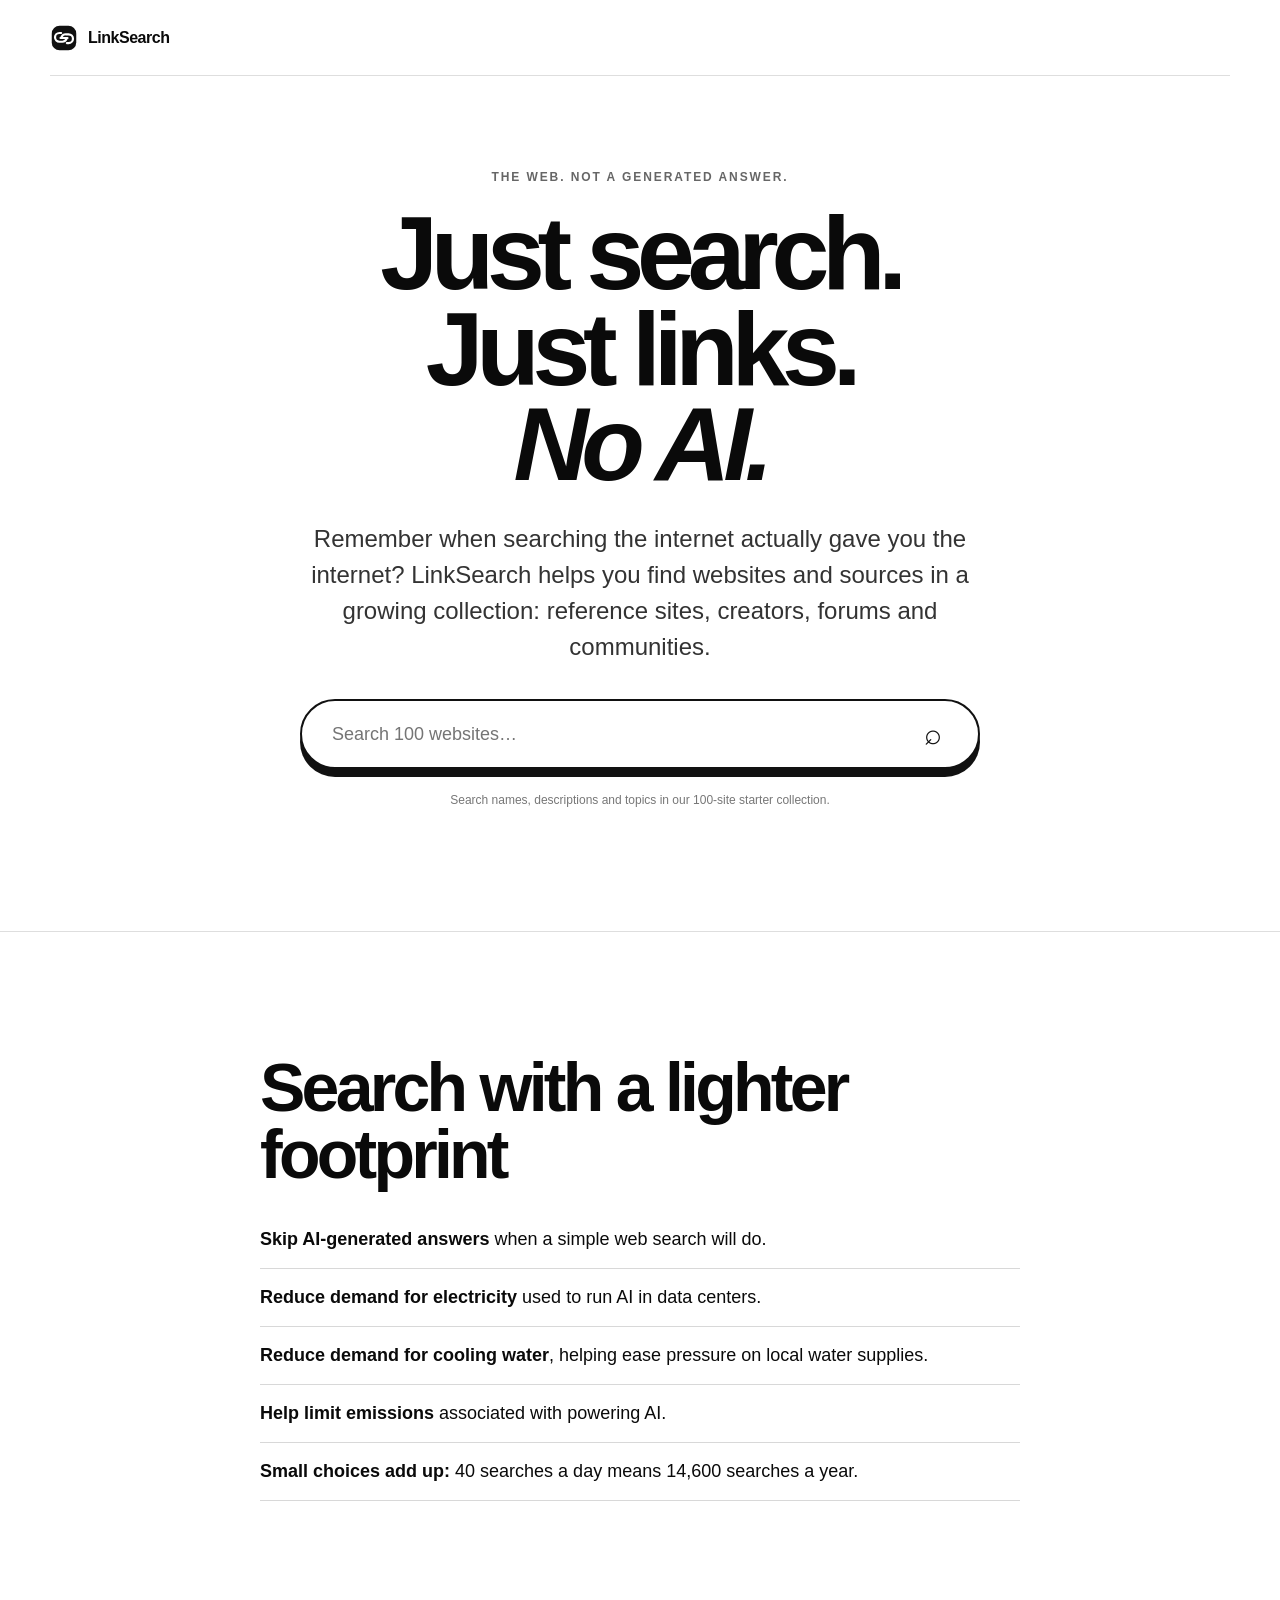
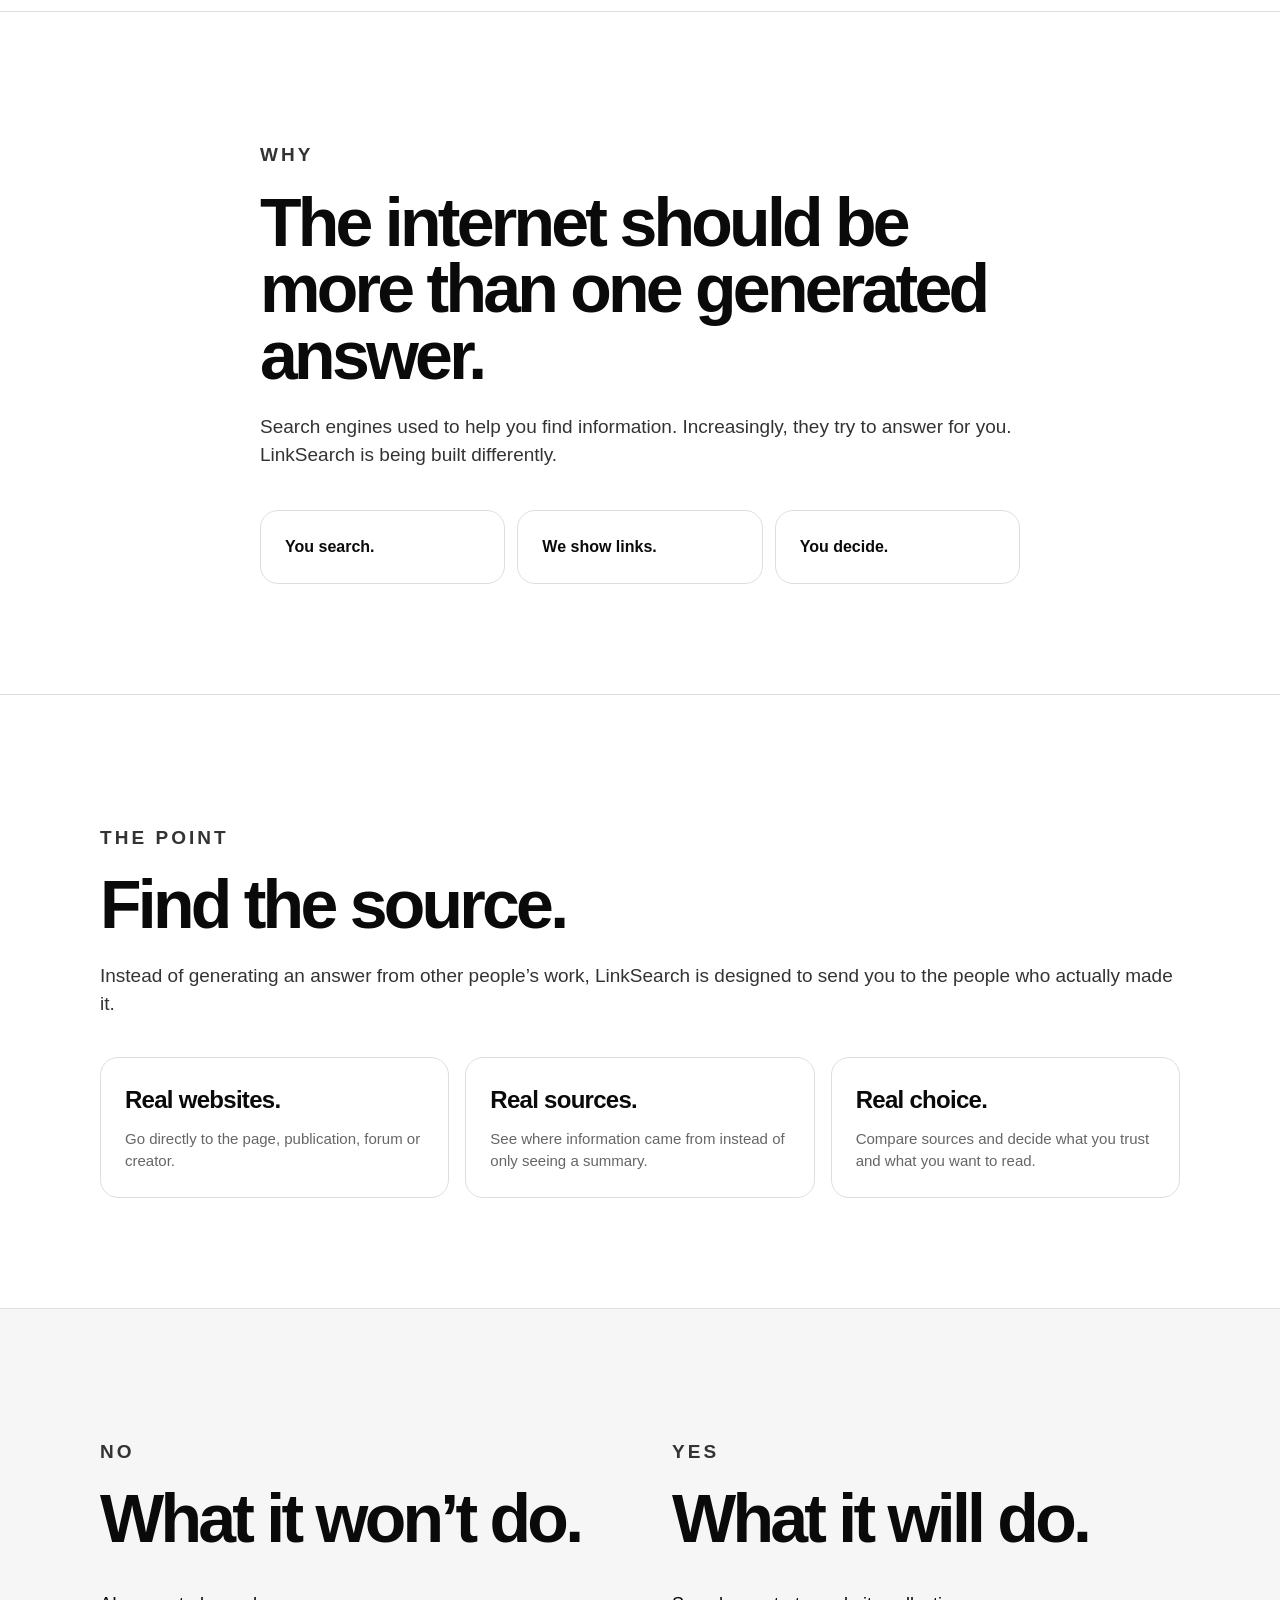
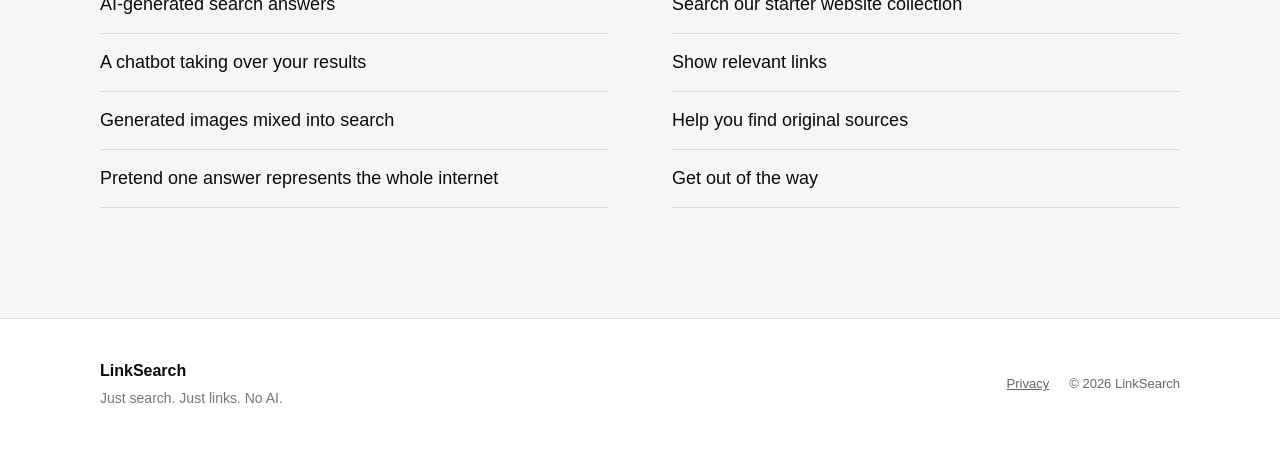
==== commit 29419a3e: "Rename site to LinkSearch for linksearch.org Updated the branding from 'OnlyLinkSearch' to 'LinkSear" ====
--- a/index.html
+++ b/index.html
@@ -3,9 +3,9 @@
 <head>
   <meta charset="utf-8">
   <meta name="viewport" content="width=device-width, initial-scale=1">
-  <title>OnlyLinkSearch — Just search. Just links. No AI.</title>
-  <meta name="description" content="OnlyLinkSearch is a search engine built to send you to the source. No AI-generated answers. No chatbot. Just links.">
-  <meta property="og:title" content="OnlyLinkSearch">
+  <title>LinkSearch — Just search. Just links. No AI.</title>
+  <meta name="description" content="LinkSearch is a search engine built to send you to the source. No AI-generated answers. No chatbot. Just links.">
+  <meta property="og:title" content="LinkSearch">
   <meta property="og:description" content="Just search. Just links. No AI.">
   <meta property="og:type" content="website">
   <meta name="theme-color" content="#ffffff">
@@ -14,9 +14,9 @@
 </head>
 <body>
   <header class="site-header">
-    <a class="brand" href="/" aria-label="OnlyLinkSearch home">
+    <a class="brand" href="/" aria-label="LinkSearch home">
       <img src="logo.svg" alt="" class="brand-mark">
-      <span>OnlyLinkSearch</span>
+      <span>LinkSearch</span>
     </a>
   </header>
 
@@ -27,7 +27,7 @@
         <h1>Just search.<br>Just links.<br><span>No AI.</span></h1>
         <p class="hero-copy">
           Remember when searching the internet actually gave you the internet?
-          OnlyLinkSearch helps you find websites and sources in a growing collection:
+          LinkSearch helps you find websites and sources in a growing collection:
           reference sites, creators, forums and communities.
         </p>
 
@@ -65,7 +65,7 @@
         <h2>The internet should be more than one generated answer.</h2>
         <p>
           Search engines used to help you find information. Increasingly, they try to
-          answer for you. OnlyLinkSearch is being built differently.
+          answer for you. LinkSearch is being built differently.
         </p>
         <div class="three-beats">
           <div><strong>You search.</strong></div>
@@ -80,7 +80,7 @@
         <p class="section-kicker">THE POINT</p>
         <h2>Find the source.</h2>
         <p class="lead">
-          Instead of generating an answer from other people’s work, OnlyLinkSearch
+          Instead of generating an answer from other people’s work, LinkSearch
           is designed to send you to the people who actually made it.
         </p>
         <div class="cards">
@@ -129,12 +129,12 @@
   <footer>
     <div class="footer-inner">
       <div>
-        <strong>OnlyLinkSearch</strong>
+        <strong>LinkSearch</strong>
         <p>Just search. Just links. No AI.</p>
       </div>
       <div class="footer-links">
         <a href="/privacy.html">Privacy</a>
-        <span>© 2026 OnlyLinkSearch</span>
+        <span>© 2026 LinkSearch</span>
       </div>
     </div>
   </footer>
